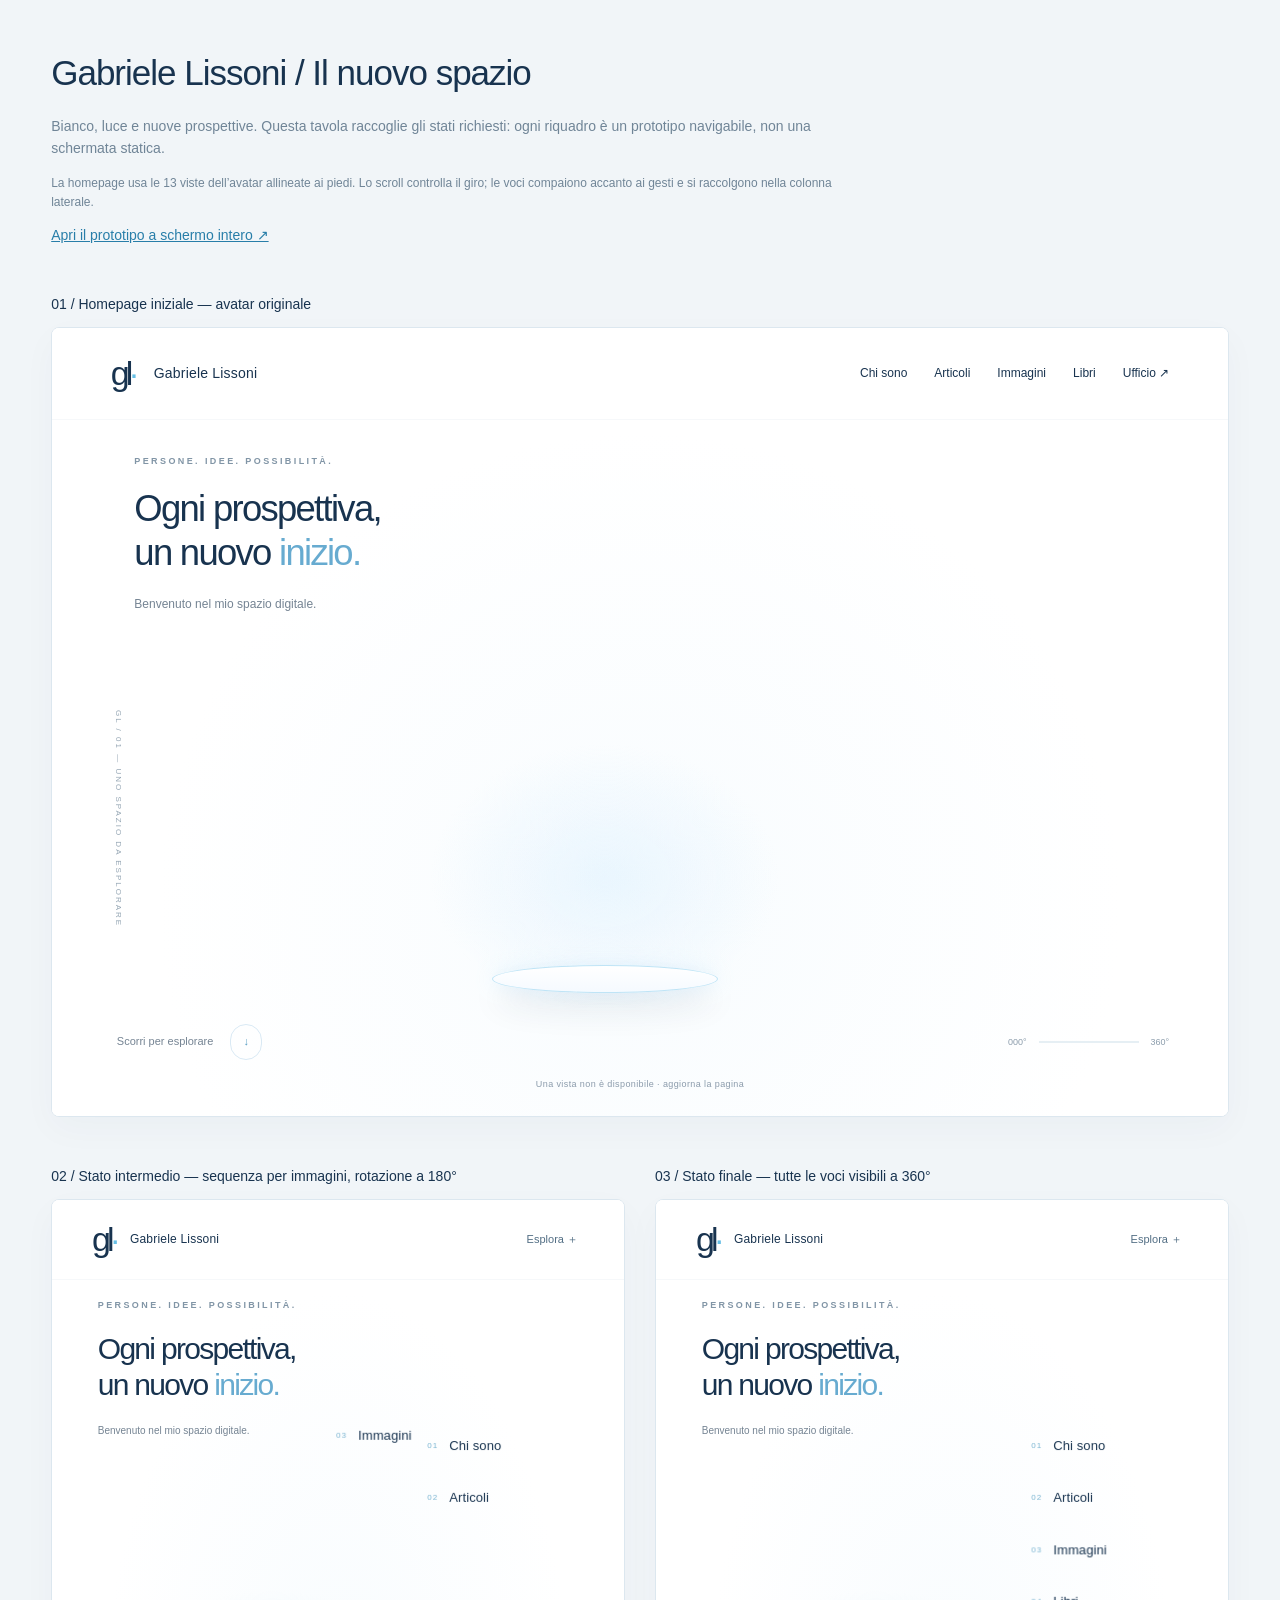
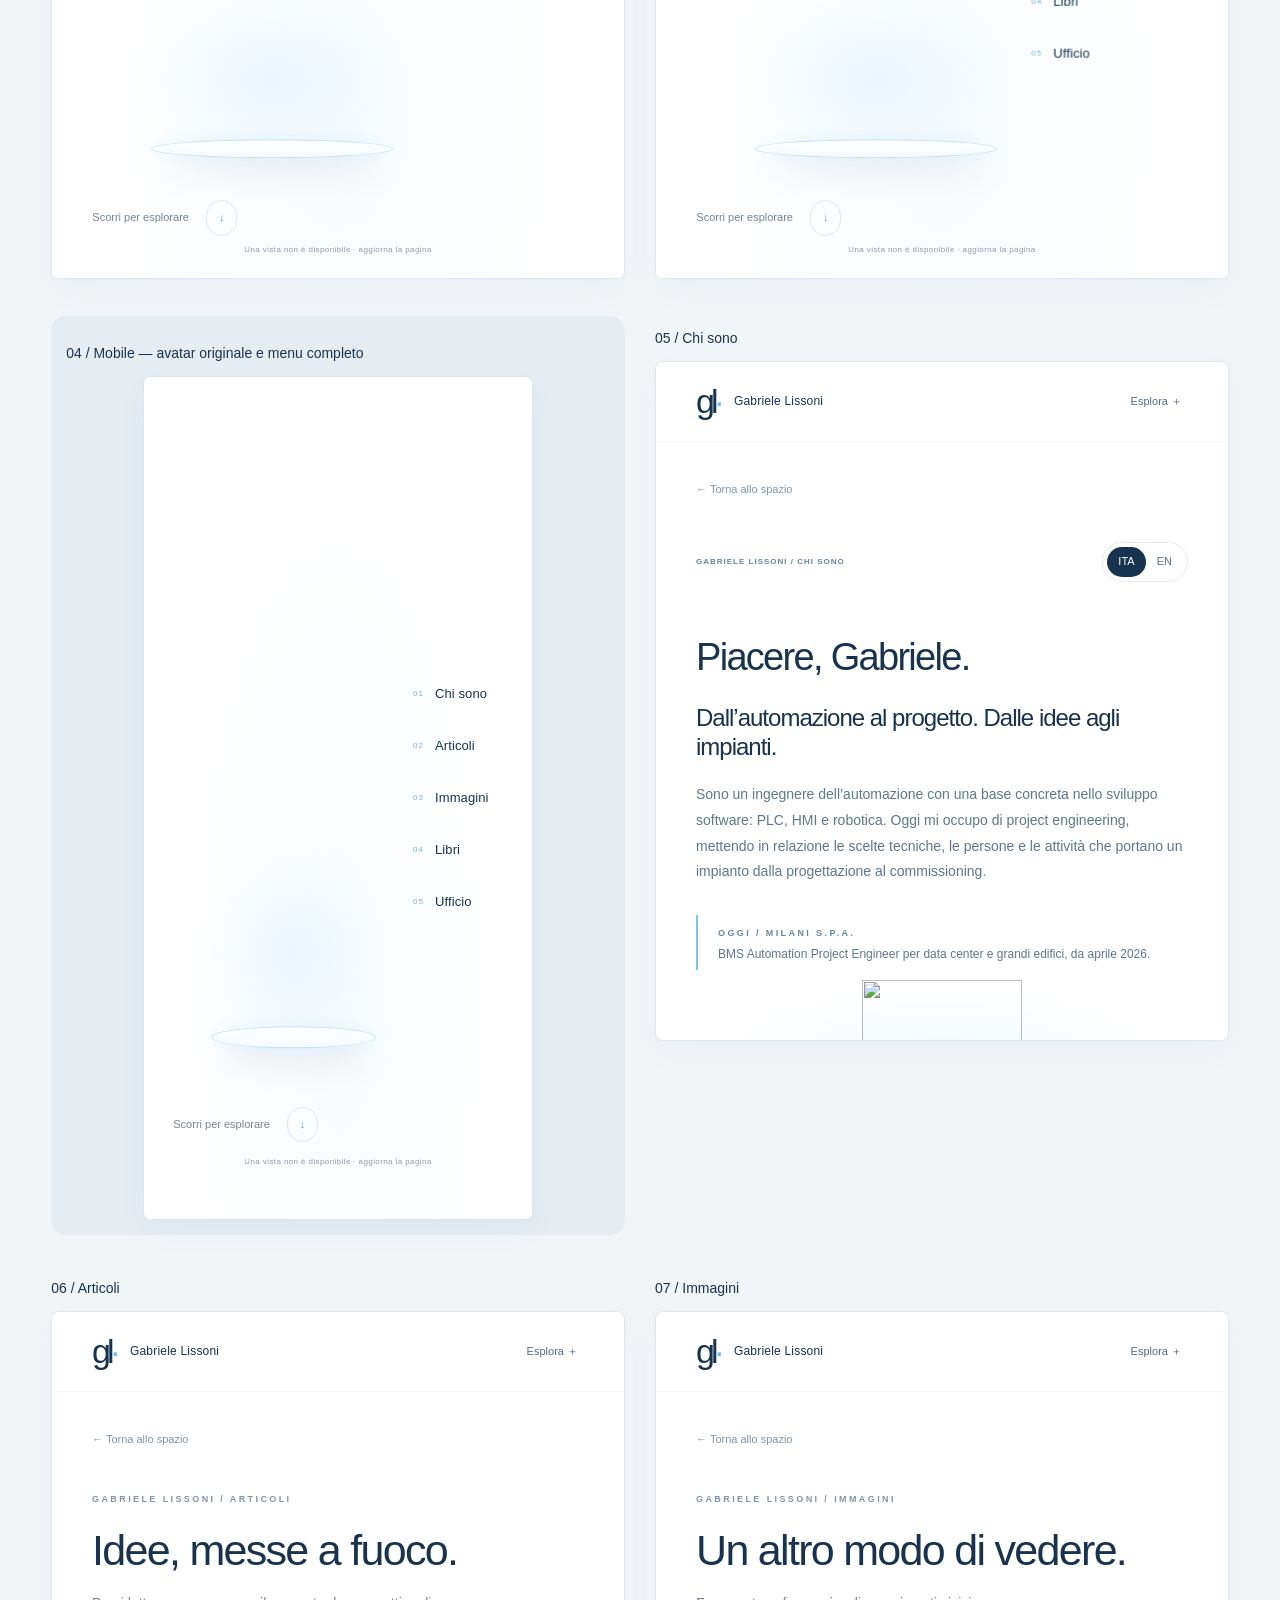
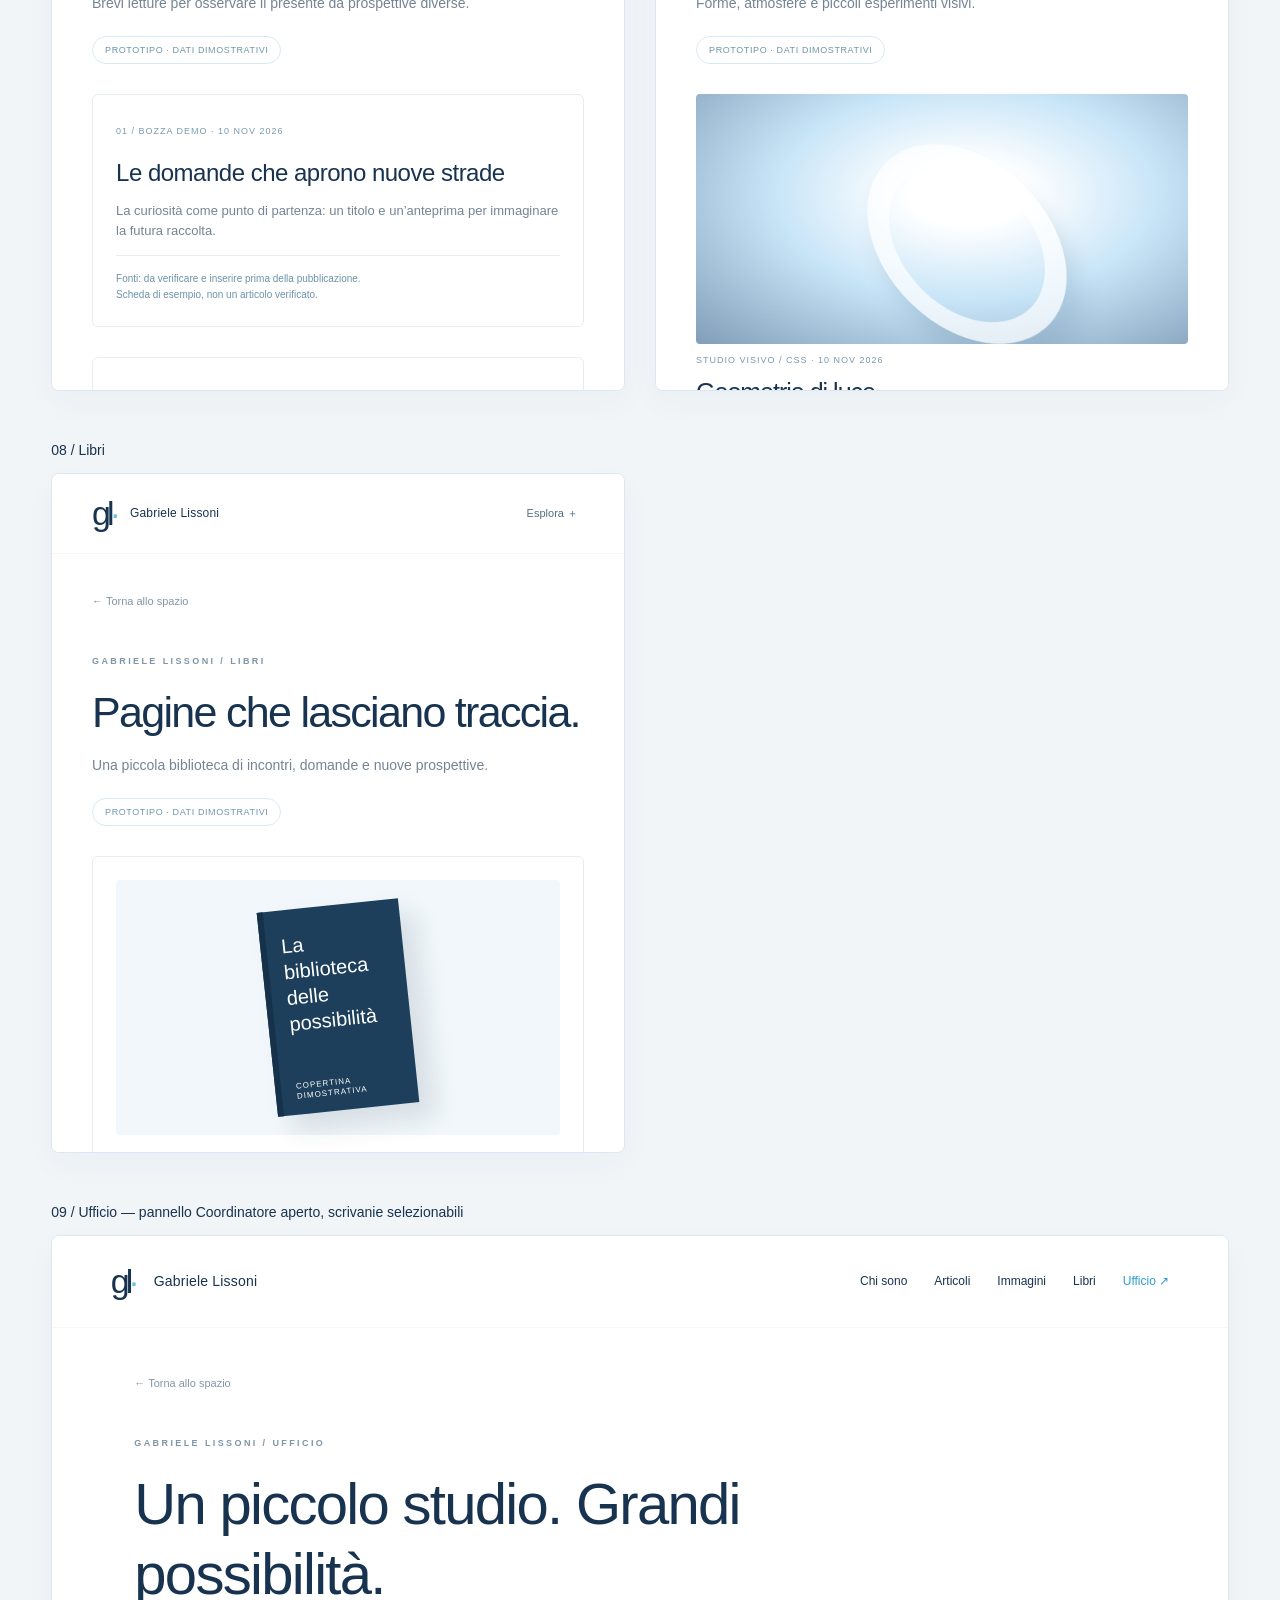
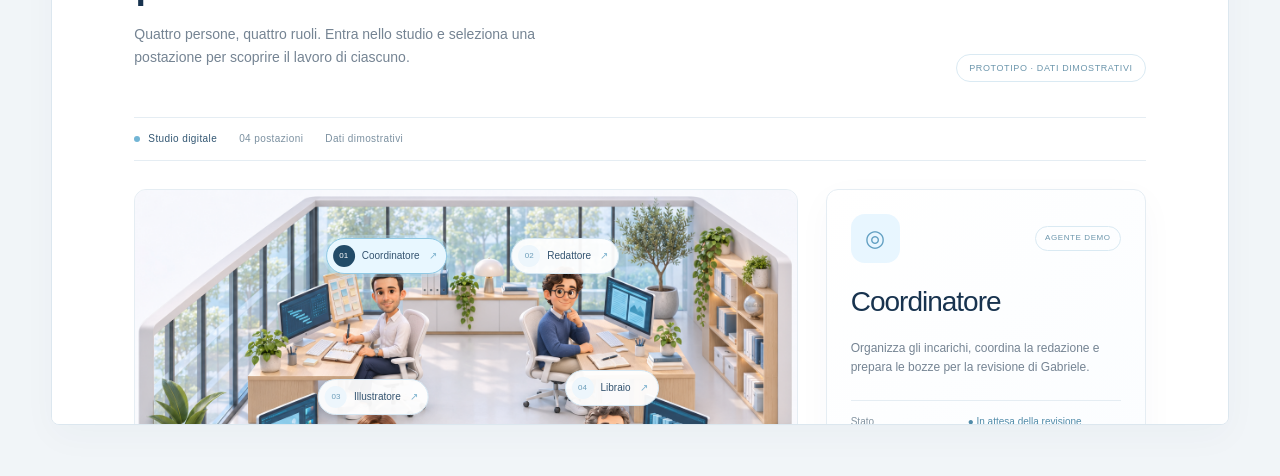
==== review.html @ 677fcab9 "Add files via upload V1.0" ====
<!doctype html><html lang="it"><head><meta charset="utf-8"><meta name="viewport" content="width=device-width, initial-scale=1"><title>Gabriele Lissoni — Tavola del prototipo</title><style>*{box-sizing:border-box}body{margin:0;background:#f1f5f8;color:#18334f;font:14px/1.6 'Segoe UI',sans-serif;padding:45px 4%}h1{font-size:35px;font-weight:300;letter-spacing:-1px;margin:0 0 10px}p{color:#708597;max-width:800px}a{color:#287ea9}main{display:grid;grid-template-columns:1fr 1fr;gap:30px;margin-top:35px}article{min-width:0}h2{font-size:14px;font-weight:500}iframe{width:100%;height:680px;border:1px solid #dce7ef;border-radius:8px;background:white;box-shadow:0 12px 35px #24496608}.wide{grid-column:1/-1}.wide iframe{height:790px}.phone iframe{max-width:390px;height:844px;display:block;margin:auto}.phone{background:#e5edf3;padding:15px;border-radius:15px}.note{font-size:12px}@media(max-width:850px){main{grid-template-columns:1fr}.wide{grid-column:auto}}</style></head><body><h1>Gabriele Lissoni / Il nuovo spazio</h1><p>Bianco, luce e nuove prospettive. Questa tavola raccoglie gli stati richiesti: ogni riquadro è un prototipo navigabile, non una schermata statica.</p><p class="note">La homepage usa le 13 viste dell’avatar allineate ai piedi. Lo scroll controlla il giro; le voci compaiono accanto ai gesti e si raccolgono nella colonna laterale.</p><a href="index.html">Apri il prototipo a schermo intero ↗</a><main><article class="wide"><h2>01 / Homepage iniziale — avatar originale</h2><iframe title="Homepage iniziale" src="index.html?embed=1"></iframe></article><article><h2>02 / Stato intermedio — sequenza per immagini, rotazione a 180°</h2><iframe title="Rotazione intermedia" src="index.html?embed=1&preview=0.5"></iframe></article><article><h2>03 / Stato finale — tutte le voci visibili a 360°</h2><iframe title="Navigazione finale" src="index.html?embed=1&preview=1"></iframe></article><article class="phone"><h2>04 / Mobile — avatar originale e menu completo</h2><iframe title="Versione mobile" src="index.html?embed=1&preview=1"></iframe></article><article><h2>05 / Chi sono</h2><iframe title="Chi sono" loading="lazy" src="index.html?embed=1#chi-sono"></iframe></article><article><h2>06 / Articoli</h2><iframe title="Articoli" loading="lazy" src="index.html?embed=1#articoli"></iframe></article><article><h2>07 / Immagini</h2><iframe title="Immagini" loading="lazy" src="index.html?embed=1#immagini"></iframe></article><article><h2>08 / Libri</h2><iframe title="Libri" loading="lazy" src="index.html?embed=1#libri"></iframe></article><article class="wide"><h2>09 / Ufficio — pannello Coordinatore aperto, scrivanie selezionabili</h2><iframe title="Ufficio con pannello agente" loading="lazy" src="index.html?embed=1#ufficio"></iframe></article></main></body></html>
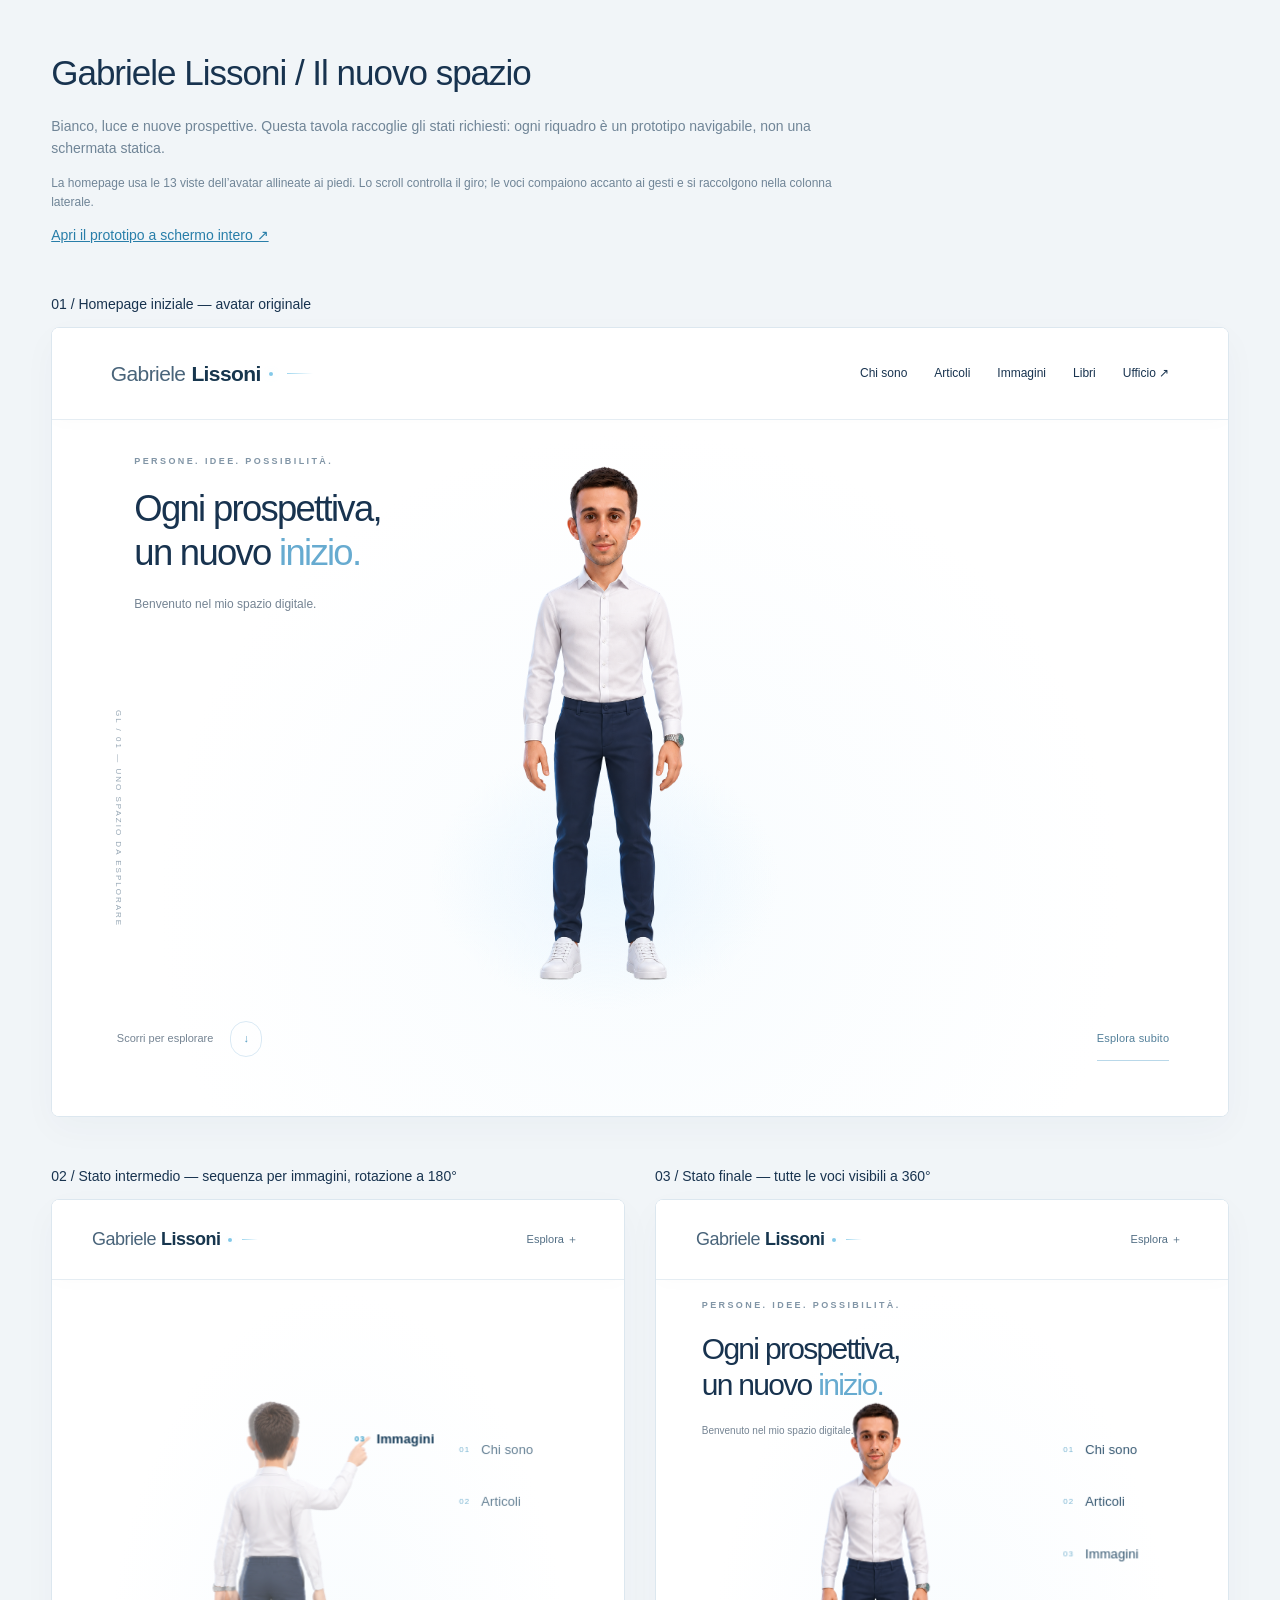
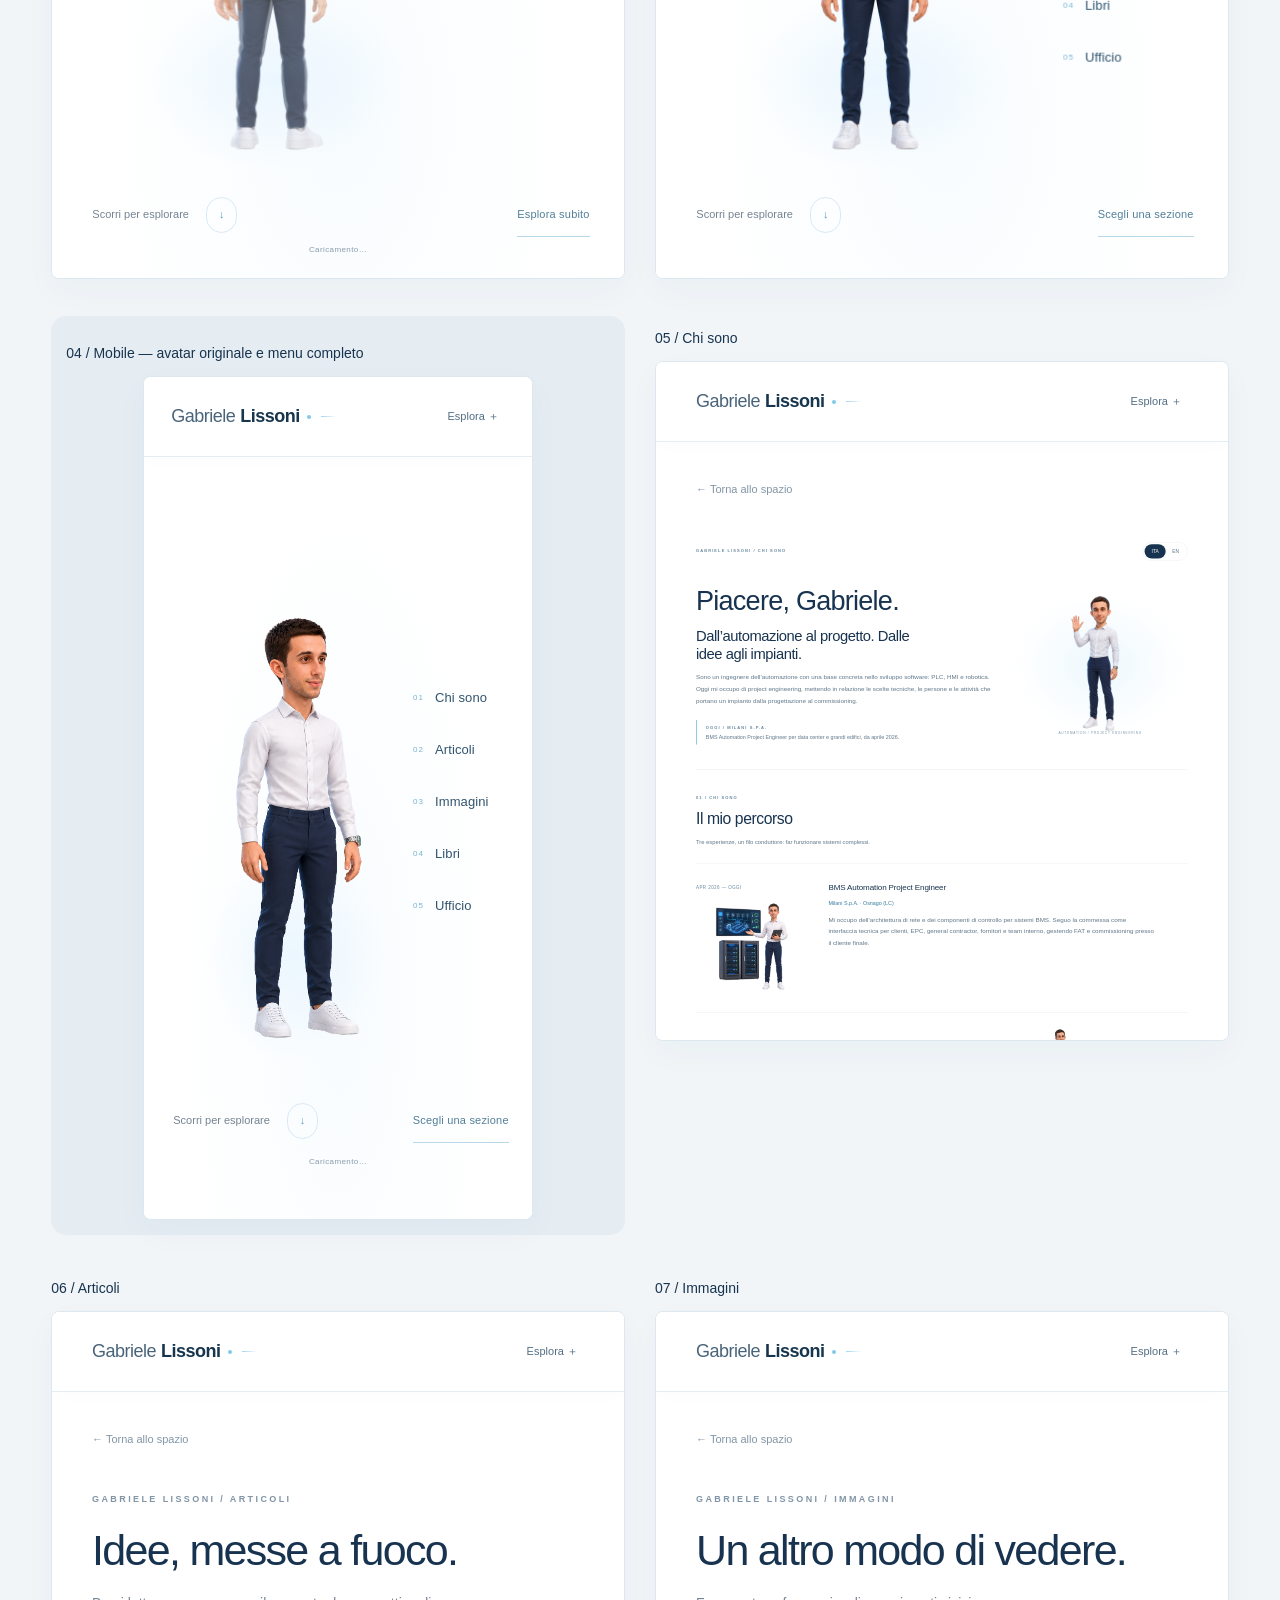
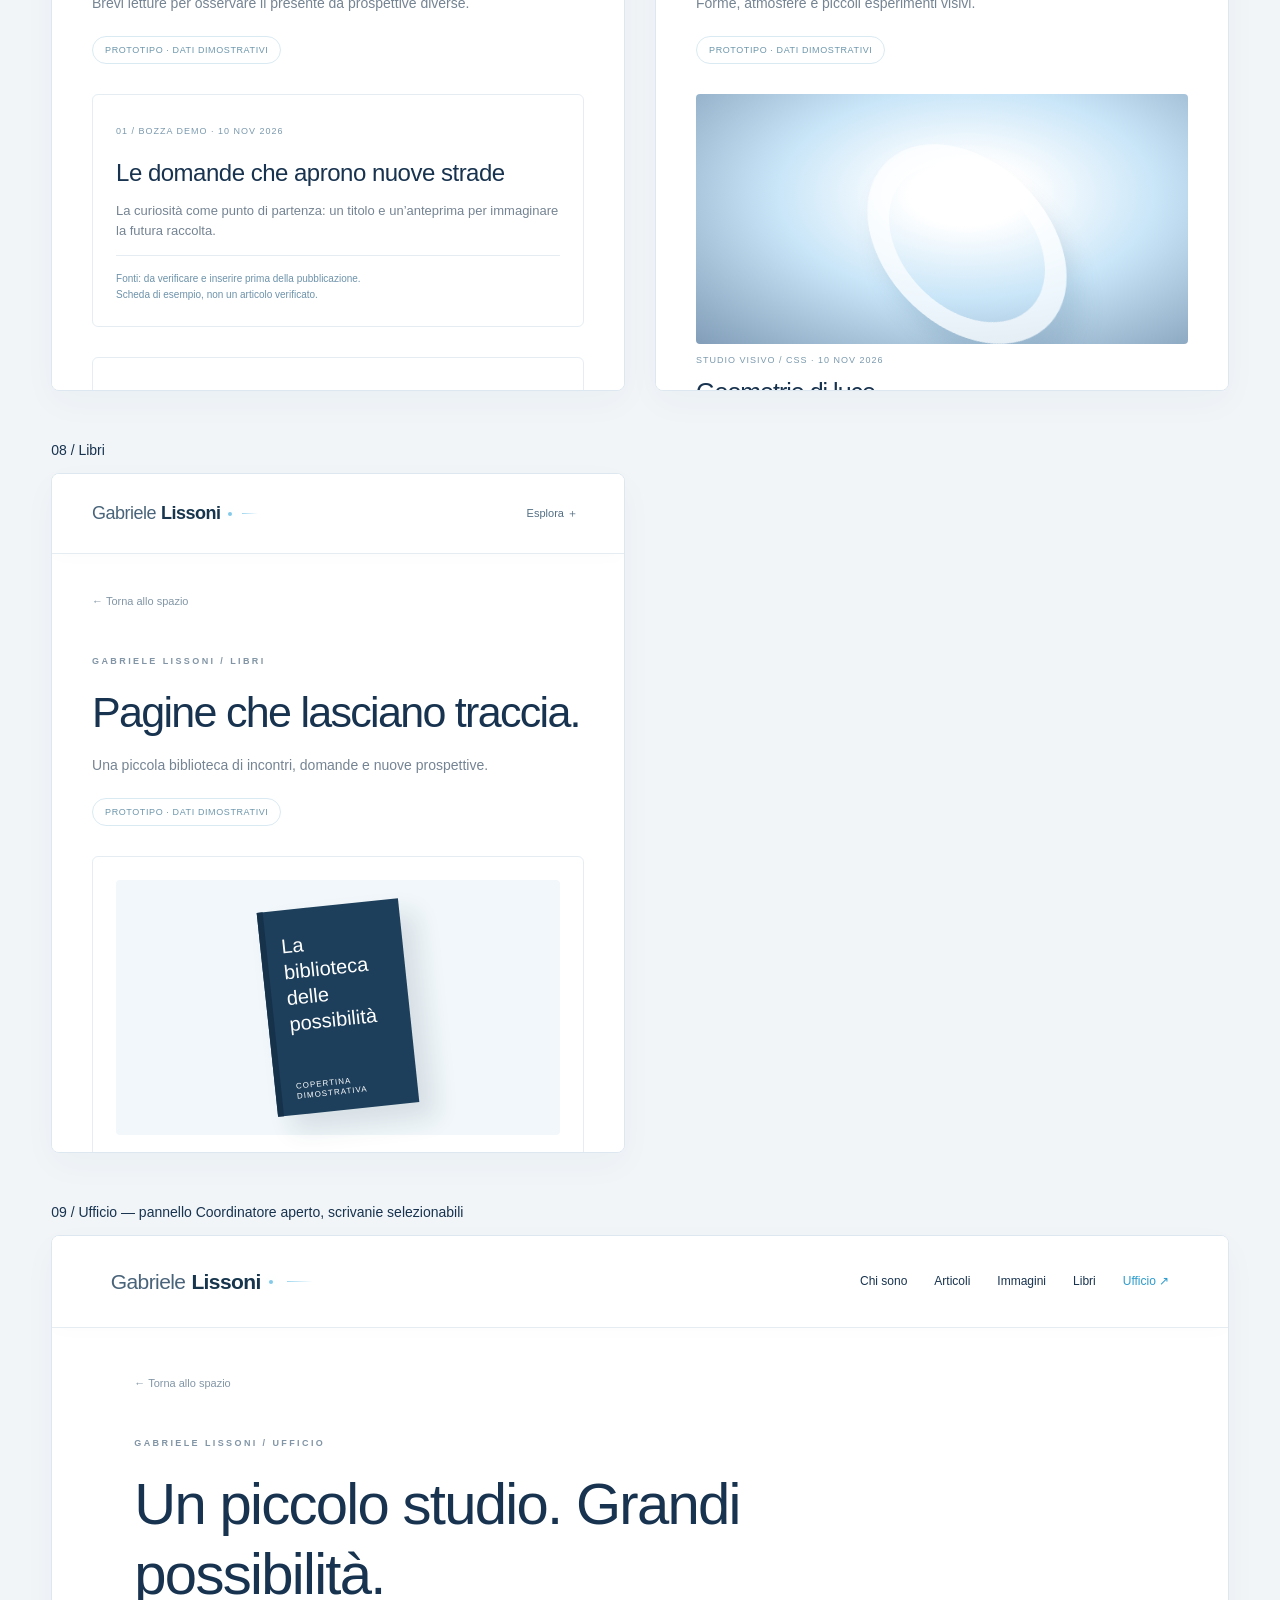
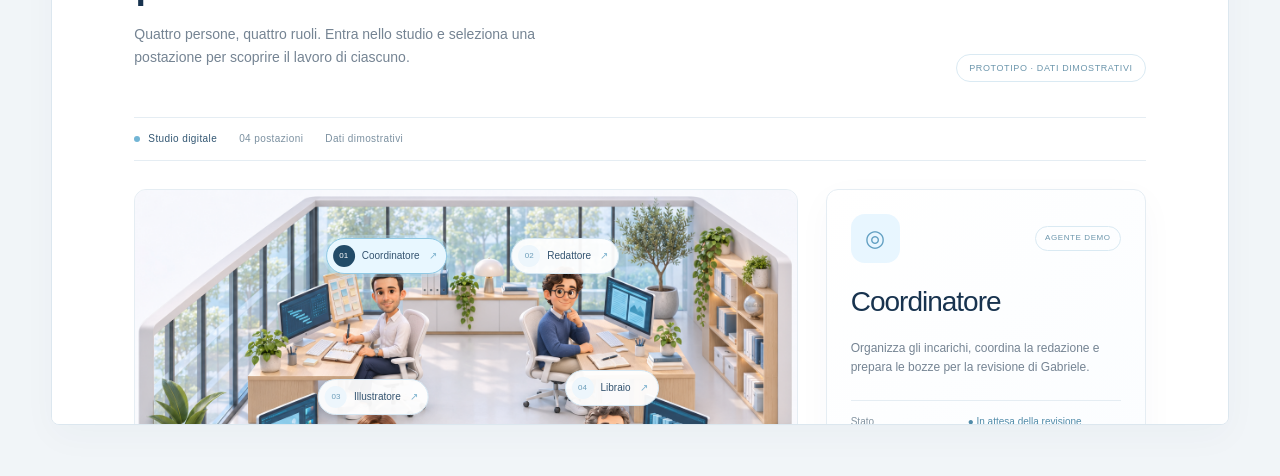
==== commit afca5a34: "Add files via upload" ====
--- a/review.html
+++ b/review.html
@@ -1 +1 @@
-<!doctype html><html lang="it"><head><meta charset="utf-8"><meta name="viewport" content="width=device-width, initial-scale=1"><title>Gabriele Lissoni — Tavola del prototipo</title><style>*{box-sizing:border-box}body{margin:0;background:#f1f5f8;color:#18334f;font:14px/1.6 'Segoe UI',sans-serif;padding:45px 4%}h1{font-size:35px;font-weight:300;letter-spacing:-1px;margin:0 0 10px}p{color:#708597;max-width:800px}a{color:#287ea9}main{display:grid;grid-template-columns:1fr 1fr;gap:30px;margin-top:35px}article{min-width:0}h2{font-size:14px;font-weight:500}iframe{width:100%;height:680px;border:1px solid #dce7ef;border-radius:8px;background:white;box-shadow:0 12px 35px #24496608}.wide{grid-column:1/-1}.wide iframe{height:790px}.phone iframe{max-width:390px;height:844px;display:block;margin:auto}.phone{background:#e5edf3;padding:15px;border-radius:15px}.note{font-size:12px}@media(max-width:850px){main{grid-template-columns:1fr}.wide{grid-column:auto}}</style></head><body><h1>Gabriele Lissoni / Il nuovo spazio</h1><p>Bianco, luce e nuove prospettive. Questa tavola raccoglie gli stati richiesti: ogni riquadro è un prototipo navigabile, non una schermata statica.</p><p class="note">La homepage usa le 13 viste dell’avatar allineate ai piedi. Lo scroll controlla il giro; le voci compaiono accanto ai gesti e si raccolgono nella colonna laterale.</p><a href="index.html">Apri il prototipo a schermo intero ↗</a><main><article class="wide"><h2>01 / Homepage iniziale — avatar originale</h2><iframe title="Homepage iniziale" src="index.html?embed=1"></iframe></article><article><h2>02 / Stato intermedio — sequenza per immagini, rotazione a 180°</h2><iframe title="Rotazione intermedia" src="index.html?embed=1&preview=0.5"></iframe></article><article><h2>03 / Stato finale — tutte le voci visibili a 360°</h2><iframe title="Navigazione finale" src="index.html?embed=1&preview=1"></iframe></article><article class="phone"><h2>04 / Mobile — avatar originale e menu completo</h2><iframe title="Versione mobile" src="index.html?embed=1&preview=1"></iframe></article><article><h2>05 / Chi sono</h2><iframe title="Chi sono" loading="lazy" src="index.html?embed=1#chi-sono"></iframe></article><article><h2>06 / Articoli</h2><iframe title="Articoli" loading="lazy" src="index.html?embed=1#articoli"></iframe></article><article><h2>07 / Immagini</h2><iframe title="Immagini" loading="lazy" src="index.html?embed=1#immagini"></iframe></article><article><h2>08 / Libri</h2><iframe title="Libri" loading="lazy" src="index.html?embed=1#libri"></iframe></article><article class="wide"><h2>09 / Ufficio — pannello Coordinatore aperto, scrivanie selezionabili</h2><iframe title="Ufficio con pannello agente" loading="lazy" src="index.html?embed=1#ufficio"></iframe></article></main></body></html>
+<!doctype html><html lang="it"><head><meta charset="utf-8"><meta name="viewport" content="width=device-width, initial-scale=1"><title>Gabriele Lissoni — Tavola del prototipo</title><style>*{box-sizing:border-box}body{margin:0;background:#f1f5f8;color:#18334f;font:14px/1.6 'Segoe UI',sans-serif;padding:45px 4%}h1{font-size:35px;font-weight:300;letter-spacing:-1px;margin:0 0 10px}p{color:#708597;max-width:800px}a{color:#287ea9}main{display:grid;grid-template-columns:1fr 1fr;gap:30px;margin-top:35px}article{min-width:0}h2{font-size:14px;font-weight:500}iframe{width:100%;height:680px;border:1px solid #dce7ef;border-radius:8px;background:white;box-shadow:0 12px 35px #24496608}.wide{grid-column:1/-1}.wide iframe{height:790px}.phone iframe{max-width:390px;height:844px;display:block;margin:auto}.phone{background:#e5edf3;padding:15px;border-radius:15px}.note{font-size:12px}@media(max-width:850px){main{grid-template-columns:1fr}.wide{grid-column:auto}}</style></head><body><h1>Gabriele Lissoni / Il nuovo spazio</h1><p>Bianco, luce e nuove prospettive. Questa tavola raccoglie gli stati richiesti: ogni riquadro è un prototipo navigabile, non una schermata statica.</p><p class="note">La homepage usa le 13 viste dell’avatar allineate ai piedi. Lo scroll controlla il giro; le voci compaiono accanto ai gesti e si raccolgono nella colonna laterale.</p><a href="index.html?v=20d7b9142cf66d44">Apri il prototipo a schermo intero ↗</a><main><article class="wide"><h2>01 / Homepage iniziale — avatar originale</h2><iframe title="Homepage iniziale" src="index.html?v=20d7b9142cf66d44&embed=1"></iframe></article><article><h2>02 / Stato intermedio — sequenza per immagini, rotazione a 180°</h2><iframe title="Rotazione intermedia" src="index.html?v=20d7b9142cf66d44&embed=1&preview=0.5"></iframe></article><article><h2>03 / Stato finale — tutte le voci visibili a 360°</h2><iframe title="Navigazione finale" src="index.html?v=20d7b9142cf66d44&embed=1&preview=1"></iframe></article><article class="phone"><h2>04 / Mobile — avatar originale e menu completo</h2><iframe title="Versione mobile" src="index.html?v=20d7b9142cf66d44&embed=1&preview=1"></iframe></article><article><h2>05 / Chi sono</h2><iframe title="Chi sono" loading="lazy" src="index.html?v=20d7b9142cf66d44&embed=1#chi-sono"></iframe></article><article><h2>06 / Articoli</h2><iframe title="Articoli" loading="lazy" src="index.html?v=20d7b9142cf66d44&embed=1#articoli"></iframe></article><article><h2>07 / Immagini</h2><iframe title="Immagini" loading="lazy" src="index.html?v=20d7b9142cf66d44&embed=1#immagini"></iframe></article><article><h2>08 / Libri</h2><iframe title="Libri" loading="lazy" src="index.html?v=20d7b9142cf66d44&embed=1#libri"></iframe></article><article class="wide"><h2>09 / Ufficio — pannello Coordinatore aperto, scrivanie selezionabili</h2><iframe title="Ufficio con pannello agente" loading="lazy" src="index.html?v=20d7b9142cf66d44&embed=1#ufficio"></iframe></article></main></body></html>
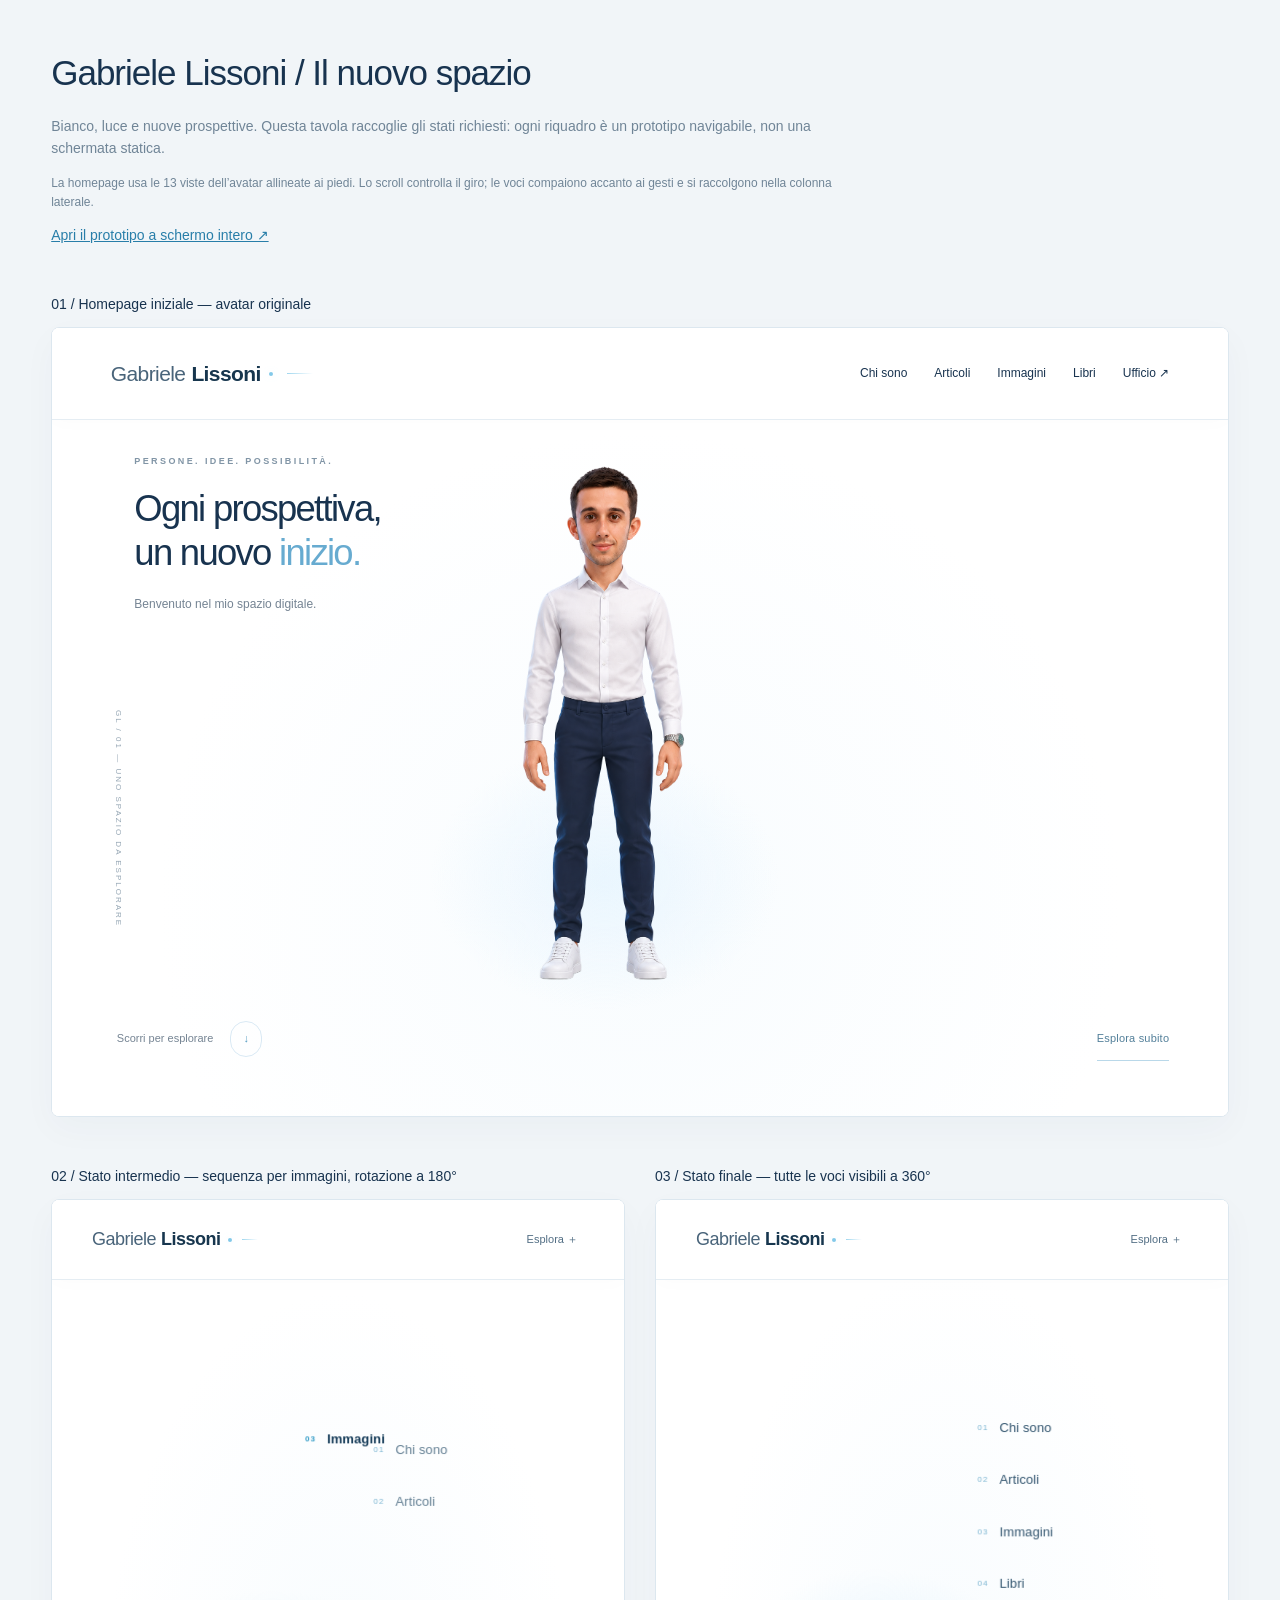
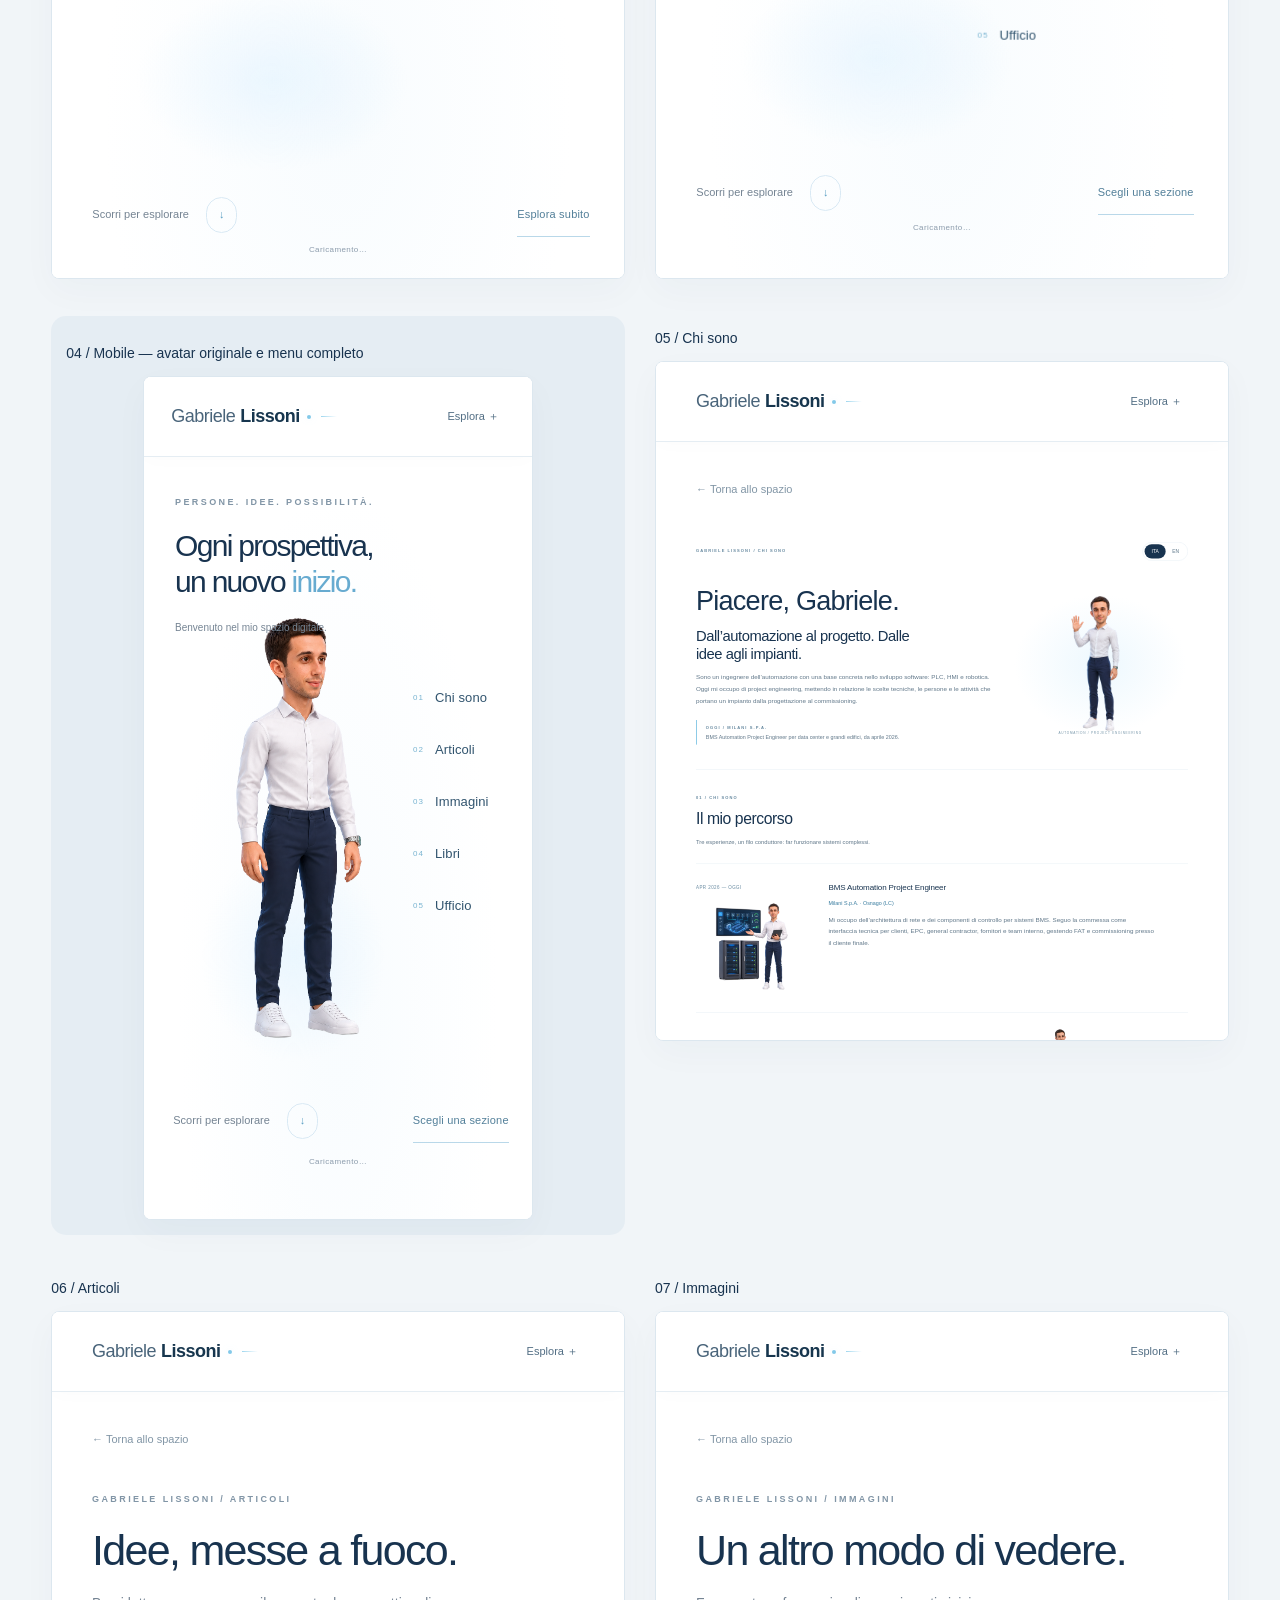
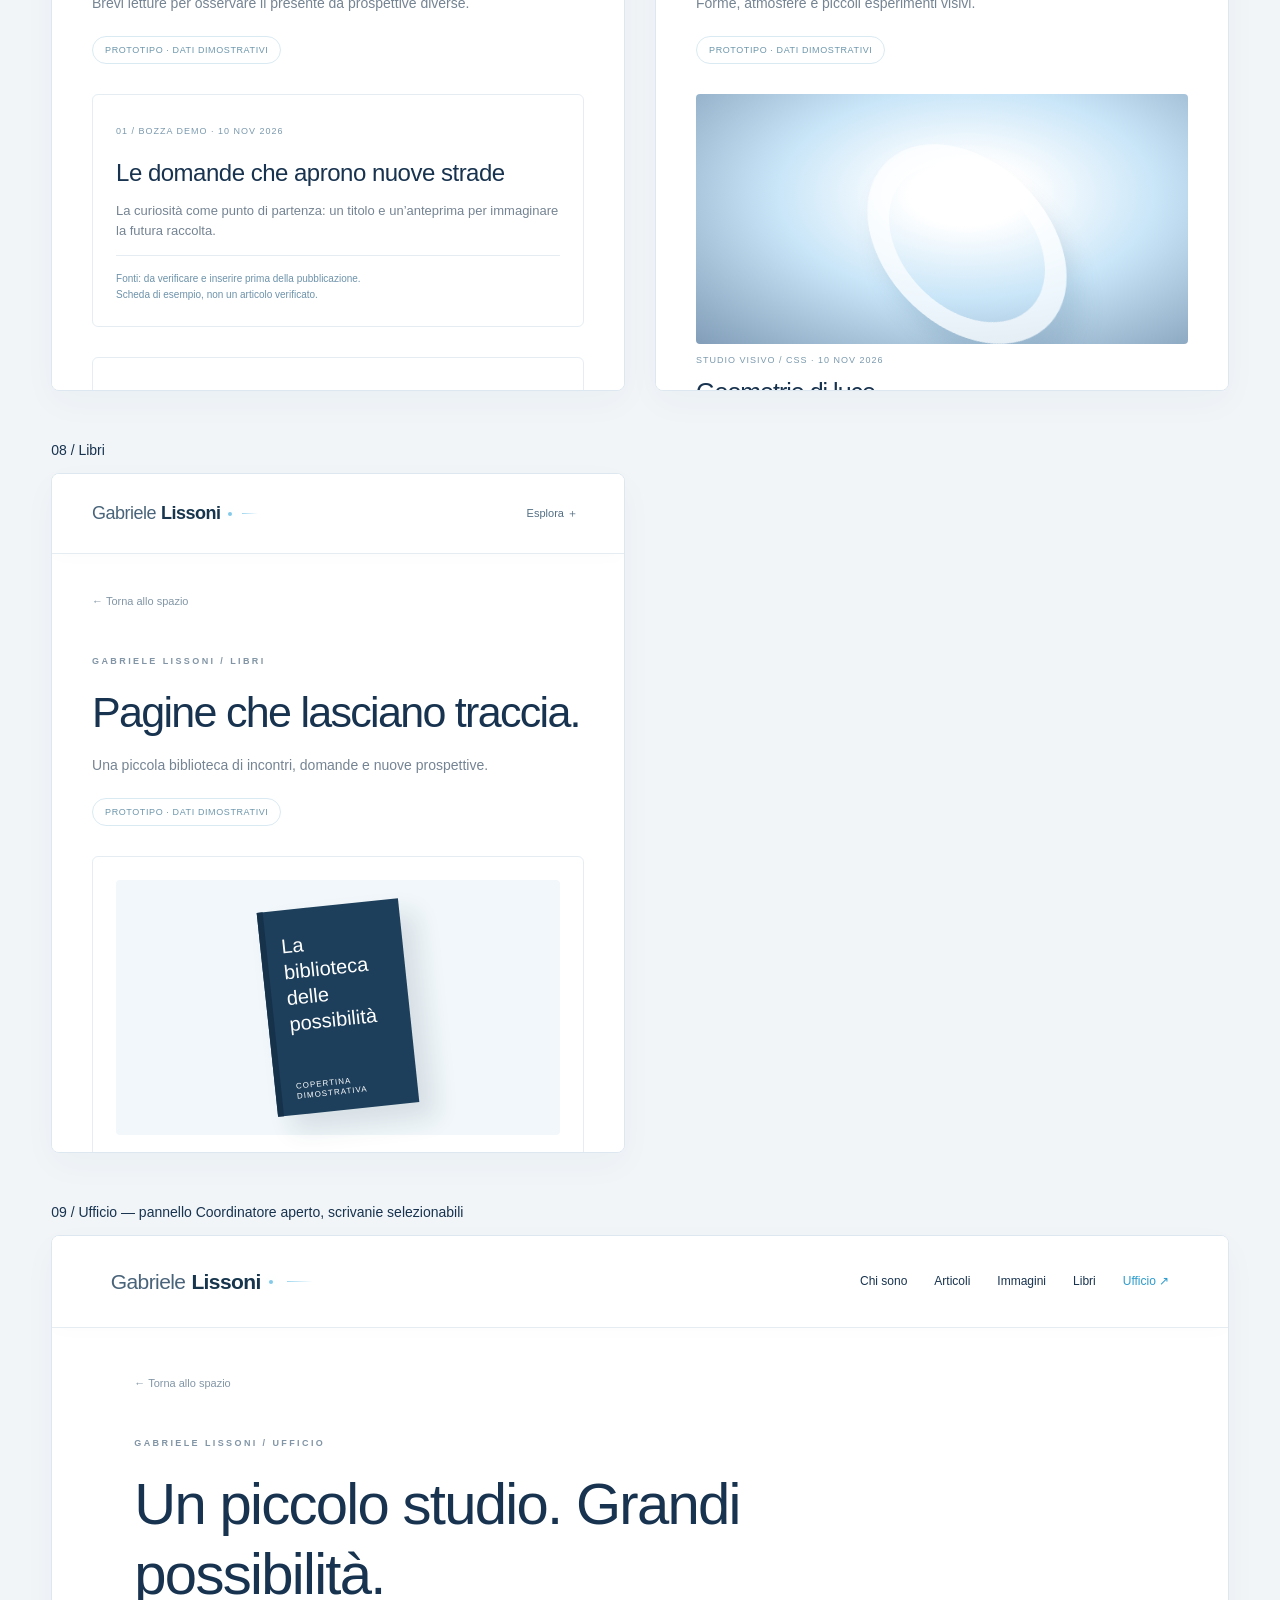
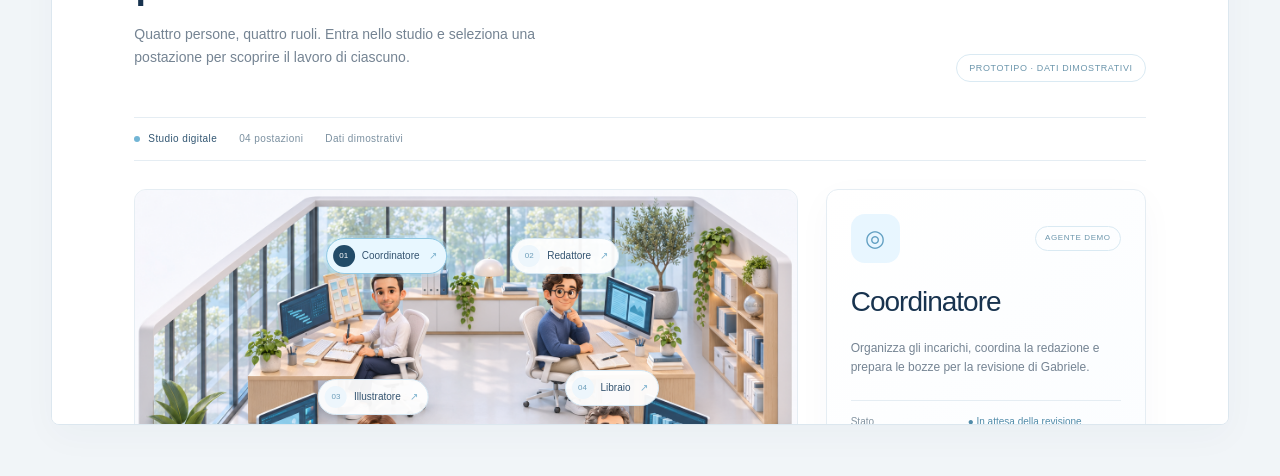
==== commit 9b456dc7: "Add files via upload" ====
--- a/review.html
+++ b/review.html
@@ -1 +1 @@
-<!doctype html><html lang="it"><head><meta charset="utf-8"><meta name="viewport" content="width=device-width, initial-scale=1"><title>Gabriele Lissoni — Tavola del prototipo</title><style>*{box-sizing:border-box}body{margin:0;background:#f1f5f8;color:#18334f;font:14px/1.6 'Segoe UI',sans-serif;padding:45px 4%}h1{font-size:35px;font-weight:300;letter-spacing:-1px;margin:0 0 10px}p{color:#708597;max-width:800px}a{color:#287ea9}main{display:grid;grid-template-columns:1fr 1fr;gap:30px;margin-top:35px}article{min-width:0}h2{font-size:14px;font-weight:500}iframe{width:100%;height:680px;border:1px solid #dce7ef;border-radius:8px;background:white;box-shadow:0 12px 35px #24496608}.wide{grid-column:1/-1}.wide iframe{height:790px}.phone iframe{max-width:390px;height:844px;display:block;margin:auto}.phone{background:#e5edf3;padding:15px;border-radius:15px}.note{font-size:12px}@media(max-width:850px){main{grid-template-columns:1fr}.wide{grid-column:auto}}</style></head><body><h1>Gabriele Lissoni / Il nuovo spazio</h1><p>Bianco, luce e nuove prospettive. Questa tavola raccoglie gli stati richiesti: ogni riquadro è un prototipo navigabile, non una schermata statica.</p><p class="note">La homepage usa le 13 viste dell’avatar allineate ai piedi. Lo scroll controlla il giro; le voci compaiono accanto ai gesti e si raccolgono nella colonna laterale.</p><a href="index.html?v=20d7b9142cf66d44">Apri il prototipo a schermo intero ↗</a><main><article class="wide"><h2>01 / Homepage iniziale — avatar originale</h2><iframe title="Homepage iniziale" src="index.html?v=20d7b9142cf66d44&embed=1"></iframe></article><article><h2>02 / Stato intermedio — sequenza per immagini, rotazione a 180°</h2><iframe title="Rotazione intermedia" src="index.html?v=20d7b9142cf66d44&embed=1&preview=0.5"></iframe></article><article><h2>03 / Stato finale — tutte le voci visibili a 360°</h2><iframe title="Navigazione finale" src="index.html?v=20d7b9142cf66d44&embed=1&preview=1"></iframe></article><article class="phone"><h2>04 / Mobile — avatar originale e menu completo</h2><iframe title="Versione mobile" src="index.html?v=20d7b9142cf66d44&embed=1&preview=1"></iframe></article><article><h2>05 / Chi sono</h2><iframe title="Chi sono" loading="lazy" src="index.html?v=20d7b9142cf66d44&embed=1#chi-sono"></iframe></article><article><h2>06 / Articoli</h2><iframe title="Articoli" loading="lazy" src="index.html?v=20d7b9142cf66d44&embed=1#articoli"></iframe></article><article><h2>07 / Immagini</h2><iframe title="Immagini" loading="lazy" src="index.html?v=20d7b9142cf66d44&embed=1#immagini"></iframe></article><article><h2>08 / Libri</h2><iframe title="Libri" loading="lazy" src="index.html?v=20d7b9142cf66d44&embed=1#libri"></iframe></article><article class="wide"><h2>09 / Ufficio — pannello Coordinatore aperto, scrivanie selezionabili</h2><iframe title="Ufficio con pannello agente" loading="lazy" src="index.html?v=20d7b9142cf66d44&embed=1#ufficio"></iframe></article></main></body></html>
+<!doctype html><html lang="it"><head><meta charset="utf-8"><meta name="viewport" content="width=device-width, initial-scale=1"><title>Gabriele Lissoni — Tavola del prototipo</title><style>*{box-sizing:border-box}body{margin:0;background:#f1f5f8;color:#18334f;font:14px/1.6 'Segoe UI',sans-serif;padding:45px 4%}h1{font-size:35px;font-weight:300;letter-spacing:-1px;margin:0 0 10px}p{color:#708597;max-width:800px}a{color:#287ea9}main{display:grid;grid-template-columns:1fr 1fr;gap:30px;margin-top:35px}article{min-width:0}h2{font-size:14px;font-weight:500}iframe{width:100%;height:680px;border:1px solid #dce7ef;border-radius:8px;background:white;box-shadow:0 12px 35px #24496608}.wide{grid-column:1/-1}.wide iframe{height:790px}.phone iframe{max-width:390px;height:844px;display:block;margin:auto}.phone{background:#e5edf3;padding:15px;border-radius:15px}.note{font-size:12px}@media(max-width:850px){main{grid-template-columns:1fr}.wide{grid-column:auto}}</style></head><body><h1>Gabriele Lissoni / Il nuovo spazio</h1><p>Bianco, luce e nuove prospettive. Questa tavola raccoglie gli stati richiesti: ogni riquadro è un prototipo navigabile, non una schermata statica.</p><p class="note">La homepage usa le 13 viste dell’avatar allineate ai piedi. Lo scroll controlla il giro; le voci compaiono accanto ai gesti e si raccolgono nella colonna laterale.</p><a href="index.html?v=07ac281ad873cd0d">Apri il prototipo a schermo intero ↗</a><main><article class="wide"><h2>01 / Homepage iniziale — avatar originale</h2><iframe title="Homepage iniziale" src="index.html?v=07ac281ad873cd0d&embed=1"></iframe></article><article><h2>02 / Stato intermedio — sequenza per immagini, rotazione a 180°</h2><iframe title="Rotazione intermedia" src="index.html?v=07ac281ad873cd0d&embed=1&preview=0.5"></iframe></article><article><h2>03 / Stato finale — tutte le voci visibili a 360°</h2><iframe title="Navigazione finale" src="index.html?v=07ac281ad873cd0d&embed=1&preview=1"></iframe></article><article class="phone"><h2>04 / Mobile — avatar originale e menu completo</h2><iframe title="Versione mobile" src="index.html?v=07ac281ad873cd0d&embed=1&preview=1"></iframe></article><article><h2>05 / Chi sono</h2><iframe title="Chi sono" loading="lazy" src="index.html?v=07ac281ad873cd0d&embed=1#chi-sono"></iframe></article><article><h2>06 / Articoli</h2><iframe title="Articoli" loading="lazy" src="index.html?v=07ac281ad873cd0d&embed=1#articoli"></iframe></article><article><h2>07 / Immagini</h2><iframe title="Immagini" loading="lazy" src="index.html?v=07ac281ad873cd0d&embed=1#immagini"></iframe></article><article><h2>08 / Libri</h2><iframe title="Libri" loading="lazy" src="index.html?v=07ac281ad873cd0d&embed=1#libri"></iframe></article><article class="wide"><h2>09 / Ufficio — pannello Coordinatore aperto, scrivanie selezionabili</h2><iframe title="Ufficio con pannello agente" loading="lazy" src="index.html?v=07ac281ad873cd0d&embed=1#ufficio"></iframe></article></main></body></html>
